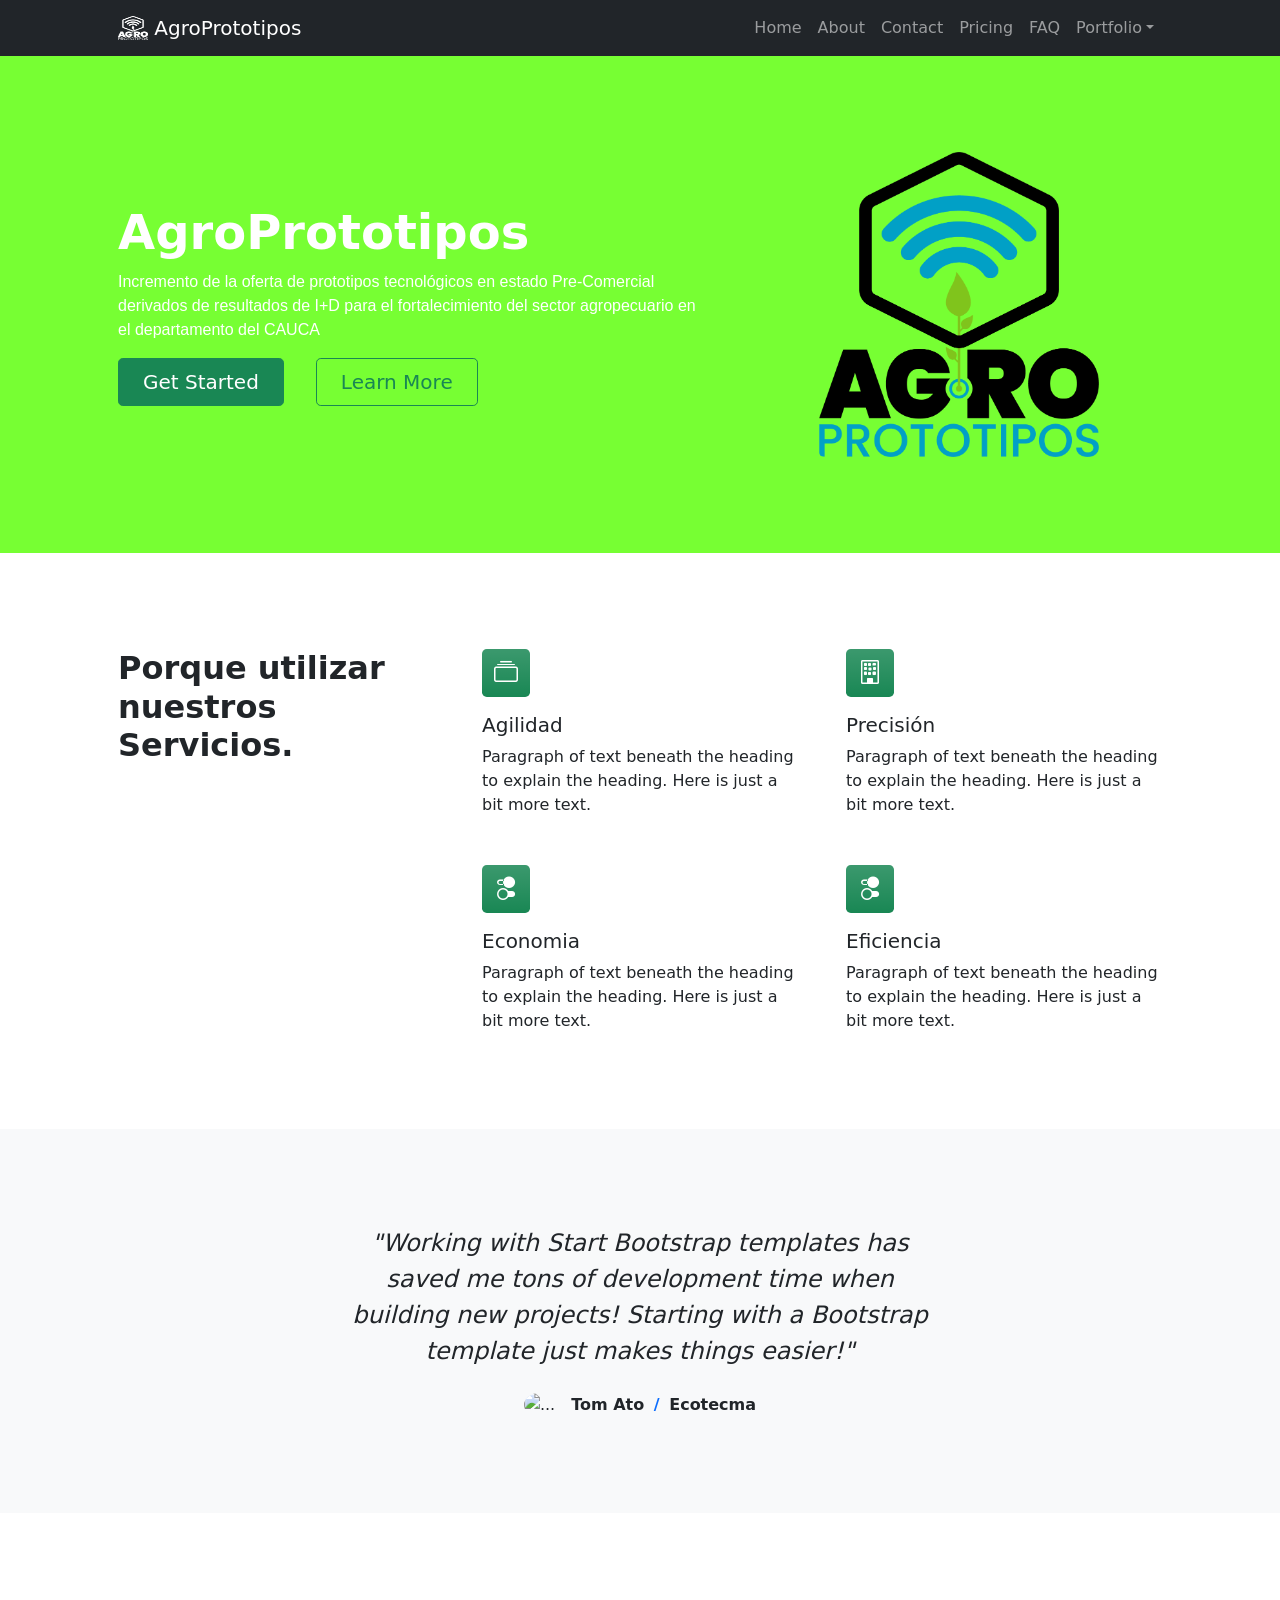
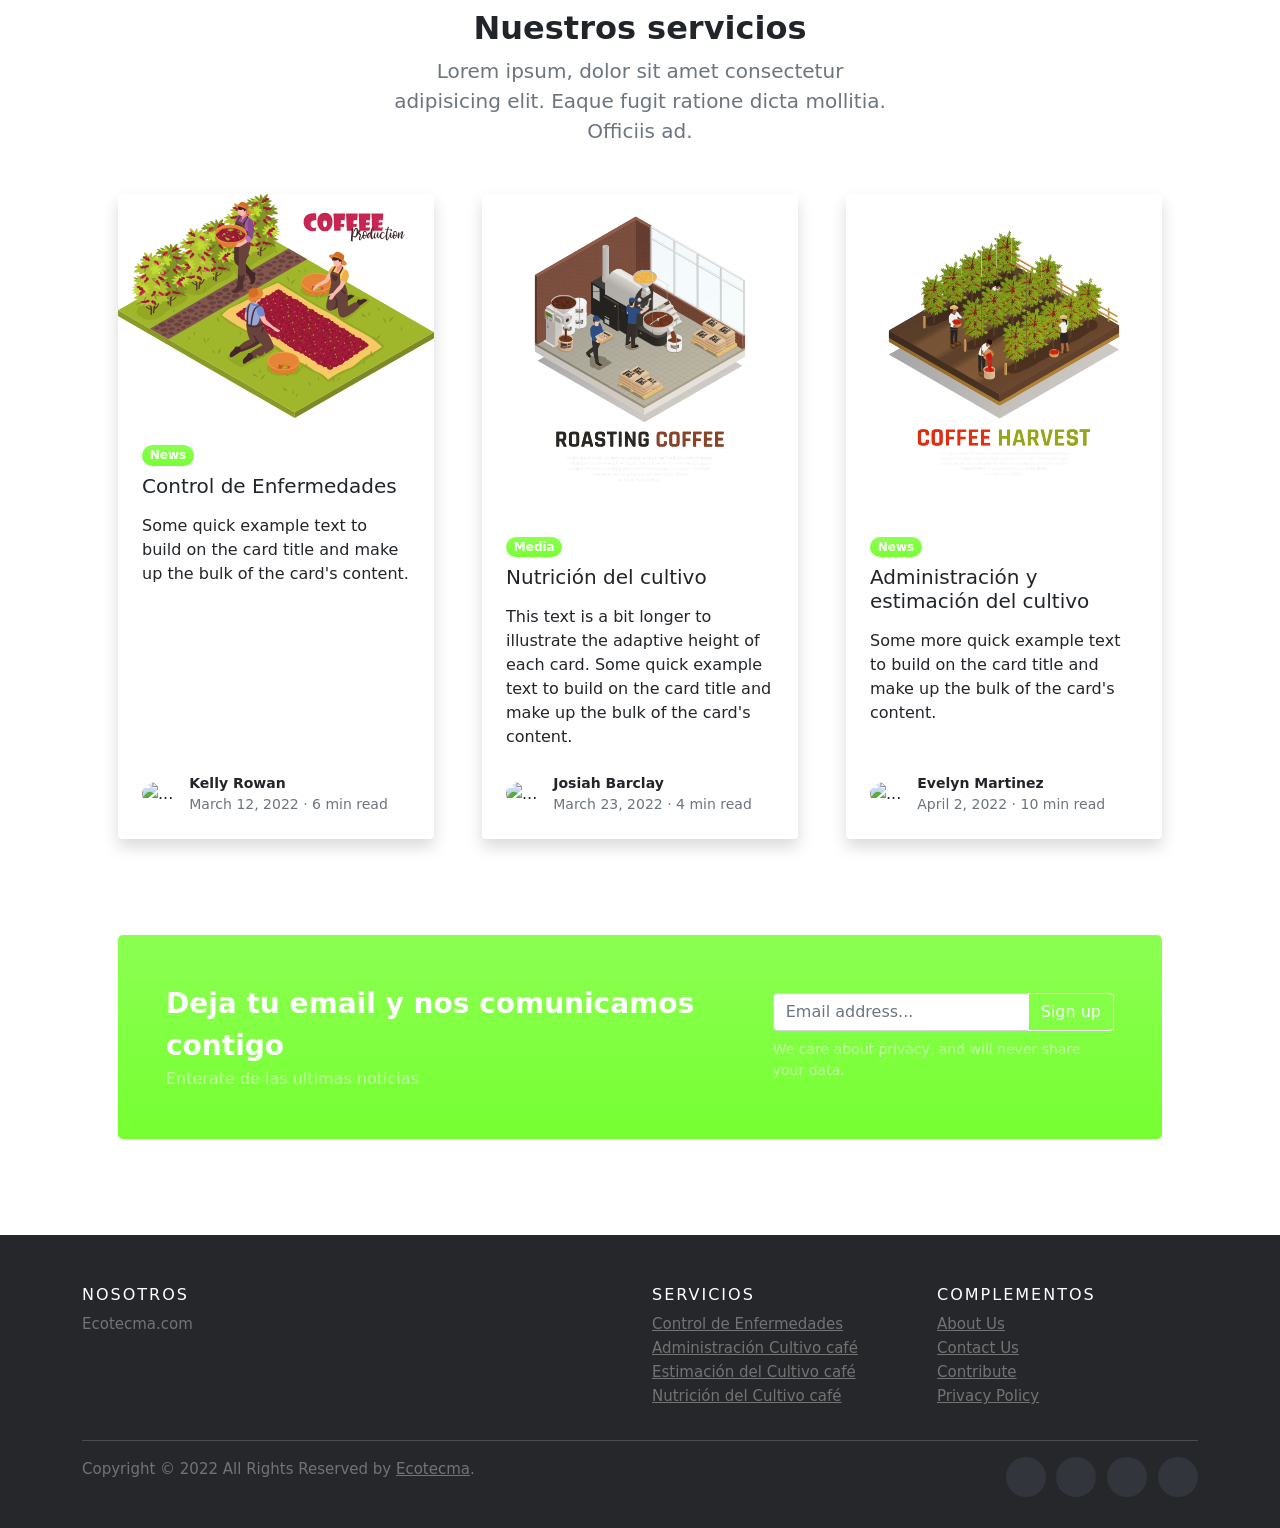
==== Agro-prototipos/index.html @ e386f2b3 "agroprototipos-2" ====
<!DOCTYPE html>
<html lang="en">
    <head>
        <meta charset="utf-8" />
        <meta name="viewport" content="width=device-width, initial-scale=1, shrink-to-fit=no" />
        <meta name="description" content="" />
        <meta name="author" content="" />
        <title>AgroPrototipos</title>
        <!-- Font Awesome icons (free version)-->
        <script src="https://kit.fontawesome.com/dc3e923d25.js" crossorigin="anonymous"></script>
        <!-- Favicon-->
        <link rel="icon" type="image/x-icon" href="assets/favicon.ico" />
        <!-- Bootstrap icons-->
        <link href="https://cdn.jsdelivr.net/npm/bootstrap-icons@1.5.0/font/bootstrap-icons.css" rel="stylesheet" />
        <!-- Core theme CSS (includes Bootstrap)-->
        <link href="css/styles.css" rel="stylesheet" />
    </head>
    <body class="d-flex flex-column h-100">
        <main class="flex-shrink-0">
            <!-- Navigation-->
            <nav class="navbar navbar-expand-lg navbar-dark bg-dark">
                <div class="container px-5">
                    <a class="navbar-brand" href="#">
                        <img src="/Agro-prototipos/assets/img/logo en blanco.png" alt="" width="30" height="24" class="d-inline-block align-text-top">
                        AgroPrototipos
                      </a>
                    <button class="navbar-toggler" type="button" data-bs-toggle="collapse" data-bs-target="#navbarSupportedContent" aria-controls="navbarSupportedContent" aria-expanded="false" aria-label="Toggle navigation"><span class="navbar-toggler-icon"></span></button>
                    <div class="collapse navbar-collapse" id="navbarSupportedContent">
                        <ul class="navbar-nav ms-auto mb-2 mb-lg-0">
                            <li class="nav-item"><a class="nav-link" href="index.html">Home</a></li>
                            <li class="nav-item"><a class="nav-link" href="about.html">About</a></li>
                            <li class="nav-item"><a class="nav-link" href="contact.html">Contact</a></li>
                            <li class="nav-item"><a class="nav-link" href="pricing.html">Pricing</a></li>
                            <li class="nav-item"><a class="nav-link" href="faq.html">FAQ</a></li>
                            <li class="nav-item dropdown">
                                <a class="nav-link dropdown-toggle" id="navbarDropdownPortfolio" href="#" role="button" data-bs-toggle="dropdown" aria-expanded="false">Portfolio</a>
                                <ul class="dropdown-menu dropdown-menu-end" aria-labelledby="navbarDropdownPortfolio">
                                    <li><a class="dropdown-item" href="portfolio-overview.html">Portfolio Overview</a></li>
                                    <li><a class="dropdown-item" href="portfolio-item.html">Portfolio Item</a></li>
                                </ul>
                            </li>
                        </ul>
                    </div>
                </div>
            </nav>
            <!-- Header-->
            <header class="bg-header py-5">
                <div class="container px-5">
                    <div class="row gx-5 align-items-center justify-content-center">
                        <div class="col-lg-8 col-xl-7 col-xxl-6">
                            <div class="my-5 text-center text-xl-start">
                                <h1 class="display-5 fw-bolder text-white mb-2">AgroPrototipos</h1>
                                <p class="parrafo">Incremento de la oferta de prototipos tecnológicos en estado Pre-Comercial derivados de resultados de I+D para el fortalecimiento del sector agropecuario en el departamento del CAUCA                                </p>
                                <div class="d-grid gap-3 d-sm-flex justify-content-sm-center justify-content-xl-start">
                                    <a class="btn btn-success btn-lg px-4 me-sm-3" href="#features">Get Started</a>
                                    <a class="btn btn-outline-success btn-lg px-4" href="#!">Learn More</a>
                                </div>
                            </div>
                        </div>
                        <div class="col-xl-5 col-xxl-6 d-none d-xl-block text-center"><img class="img-fluid rounded-3 my-5" src="/Agro-prototipos/assets/img/logo sin fondo.png" width="280" height="140"alt="..." /></div>
                    </div>
                </div>
            </header>
            <!-- Features section-->
            <section class="py-5" id="features">
                <div class="container px-5 my-5">
                    <div class="row gx-5">
                        <div class="col-lg-4 mb-5 mb-lg-0"><h2 class="fw-bolder mb-0">Porque utilizar nuestros Servicios.</h2></div>
                        <div class="col-lg-8">
                            <div class="row gx-5 row-cols-1 row-cols-md-2">
                                <div class="col mb-5 h-100">
                                    <div class="feature bg-success bg-gradient text-white rounded-3 mb-3"><i class="bi bi-collection"></i></div>
                                    <h2 class="h5">Agilidad</h2>
                                    <p class="mb-0">Paragraph of text beneath the heading to explain the heading. Here is just a bit more text.</p>
                                </div>
                                <div class="col mb-5 h-100">
                                    <div class="feature bg-success bg-gradient text-white rounded-3 mb-3"><i class="bi bi-building"></i></div>
                                    <h2 class="h5">Precisión</h2>
                                    <p class="mb-0">Paragraph of text beneath the heading to explain the heading. Here is just a bit more text.</p>
                                </div>
                                <div class="col mb-5 mb-md-0 h-100">
                                    <div class="feature bg-success bg-gradient text-white rounded-3 mb-3"><i class="bi bi-toggles2"></i></div>
                                    <h2 class="h5">Economia</h2>
                                    <p class="mb-0">Paragraph of text beneath the heading to explain the heading. Here is just a bit more text.</p>
                                </div>
                                <div class="col h-100">
                                    <div class="feature bg-success bg-gradient text-white rounded-3 mb-3"><i class="bi bi-toggles2"></i></div>
                                    <h2 class="h5">Eficiencia</h2>
                                    <p class="mb-0">Paragraph of text beneath the heading to explain the heading. Here is just a bit more text.</p>
                                </div>
                            </div>
                        </div>
                    </div>
                </div>
            </section>
            <!-- Testimonial section-->
            <div class="py-5 bg-light">
                <div class="container px-5 my-5">
                    <div class="row gx-5 justify-content-center">
                        <div class="col-lg-10 col-xl-7">
                            <div class="text-center">
                                <div class="fs-4 mb-4 fst-italic">"Working with Start Bootstrap templates has saved me tons of development time when building new projects! Starting with a Bootstrap template just makes things easier!"</div>
                                <div class="d-flex align-items-center justify-content-center">
                                    <img class="rounded-circle me-3" src="https://dummyimage.com/40x40/ced4da/6c757d" alt="..." />
                                    <div class="fw-bold">
                                        Tom Ato
                                        <span class="fw-bold text-primary mx-1">/</span>
                                        Ecotecma
                                    </div>
                                </div>
                            </div>
                        </div>
                    </div>
                </div>
            </div>
            <!-- Blog preview section-->
            <section class="py-5">
                <div class="container px-5 my-5">
                    <div class="row gx-5 justify-content-center">
                        <div class="col-lg-8 col-xl-6">
                            <div class="text-center">
                                <h2 class="fw-bolder">Nuestros servicios</h2>
                                <p class="lead fw-normal text-muted mb-5">Lorem ipsum, dolor sit amet consectetur adipisicing elit. Eaque fugit ratione dicta mollitia. Officiis ad.</p>
                            </div>
                        </div>
                    </div>
                    <div class="row gx-5">
                        <div class="col-lg-4 mb-5">
                            <div class="card h-100 shadow border-0">
                                <img class="card-img-top" src="/Agro-prototipos/assets/img/02.svg" alt="..." />
                                <div class="card-body p-4">
                                    <div class="badge bg-header bg-gradient rounded-pill mb-2">News</div>
                                    <a class="text-decoration-none link-dark stretched-link" href="#!"><h5 class="card-title mb-3">Control de Enfermedades</h5></a>
                                    <p class="card-text mb-0">Some quick example text to build on the card title and make up the bulk of the card's content.</p>
                                </div>
                                <div class="card-footer p-4 pt-0 bg-transparent border-top-0">
                                    <div class="d-flex align-items-end justify-content-between">
                                        <div class="d-flex align-items-center">
                                            <img class="rounded-circle me-3" src="https://dummyimage.com/40x40/ced4da/6c757d" alt="..." />
                                            <div class="small">
                                                <div class="fw-bold">Kelly Rowan</div>
                                                <div class="text-muted">March 12, 2022 &middot; 6 min read</div>
                                            </div>
                                        </div>
                                    </div>
                                </div>
                            </div>
                        </div>
                        <div class="col-lg-4 mb-5">
                            <div class="card h-100 shadow border-0">
                                <img class="card-img-top" src="assets/img/01.svg" alt="..." />
                                <div class="card-body p-4">
                                    <div class="badge bg-header bg-gradient rounded-pill mb-2">Media</div>
                                    <a class="text-decoration-none link-dark stretched-link" href="#!"><h5 class="card-title mb-3">Nutrición del cultivo
                                    </h5></a>
                                    <p class="card-text mb-0">This text is a bit longer to illustrate the adaptive height of each card. Some quick example text to build on the card title and make up the bulk of the card's content.</p>
                                </div>
                                <div class="card-footer p-4 pt-0 bg-transparent border-top-0">
                                    <div class="d-flex align-items-end justify-content-between">
                                        <div class="d-flex align-items-center">
                                            <img class="rounded-circle me-3" src="https://dummyimage.com/40x40/ced4da/6c757d" alt="..." />
                                            <div class="small">
                                                <div class="fw-bold">Josiah Barclay</div>
                                                <div class="text-muted">March 23, 2022 &middot; 4 min read</div>
                                            </div>
                                        </div>
                                    </div>
                                </div>
                            </div>
                        </div>
                        <div class="col-lg-4 mb-5">
                            <div class="card h-100 shadow border-0">
                                <img class="card-img-top" src="/Agro-prototipos/assets/img/03.svg" alt="..." />
                                <div class="card-body p-4">
                                    <div class="badge bg-header bg-gradient rounded-pill mb-2">News</div>
                                    <a class="text-decoration-none link-dark stretched-link" href="#!"><h5 class="card-title mb-3">Administración y estimación del cultivo</h5></a>
                                    <p class="card-text mb-0">Some more quick example text to build on the card title and make up the bulk of the card's content.</p>
                                </div>
                                <div class="card-footer p-4 pt-0 bg-transparent border-top-0">
                                    <div class="d-flex align-items-end justify-content-between">
                                        <div class="d-flex align-items-center">
                                            <img class="rounded-circle me-3" src="https://dummyimage.com/40x40/ced4da/6c757d" alt="..." />
                                            <div class="small">
                                                <div class="fw-bold">Evelyn Martinez</div>
                                                <div class="text-muted">April 2, 2022 &middot; 10 min read</div>
                                            </div>
                                        </div>
                                    </div>
                                </div>
                            </div>
                        </div>
                    </div>
                    <!-- Call to action-->
                    <aside class="bg-header bg-gradient rounded-3 p-4 p-sm-5 mt-5">
                        <div class="d-flex align-items-center justify-content-between flex-column flex-xl-row text-center text-xl-start">
                            <div class="mb-4 mb-xl-0">
                                <div class="fs-3 fw-bold text-white">Deja tu email y nos comunicamos contigo</div>
                                <div class="text-white-50">Enterate de las ultimas noticias</div>
                            </div>
                            <div class="ms-xl-4">
                                <div class="input-group mb-2">
                                    <input class="form-control" type="text" placeholder="Email address..." aria-label="Email address..." aria-describedby="button-newsletter" />
                                    <button class="btn btn-outline-light" id="button-newsletter" type="button">Sign up</button>
                                </div>
                                <div class="small text-white-50">We care about privacy, and will never share your data.</div>
                            </div>
                        </div>
                    </aside>
                </div>
            </section>
        </main>
        <!-- Footer-->
       <!-- Footer-->
       <footer class="site-footer">
        <div class="container">
          <div class="row">
            <div class="col-sm-12 col-md-6">
              <h6>Nosotros</h6>
              <p class="text-justify">Ecotecma.com <i></i> </p>
            </div>
  
            <div class="col-xs-6 col-md-3">
              <h6>Servicios</h6>
              <ul class="footer-links">
                <li><a href=" ">Control de Enfermedades</a></li>
                <li><a href=" ">Administración Cultivo café</a></li>
                <li><a href=" ">Estimación del Cultivo café</a></li>
                <li><a href=" ">Nutrición del Cultivo café</a></li>
              </ul>
            </div>
  
            <div class="col-xs-6 col-md-3">
              <h6>Complementos</h6>
              <ul class="footer-links">
                <li><a href=" ">About Us</a></li>
                <li><a href=" ">Contact Us</a></li>
                <li><a href=" ">Contribute</a></li>
                <li><a href=" ">Privacy Policy</a></li>
              </ul>
            </div>
          </div>
          <hr>
        </div>
        <div class="container">
          <div class="row">
            <div class="col-md-8 col-sm-6 col-xs-12">
              <p class="copyright-text">Copyright &copy; 2022 All Rights Reserved by 
           <a href="#">Ecotecma</a>.
              </p>
            </div>
  
            <div class="col-md-4 col-sm-6 col-xs-12">
              <ul class="social-icons">
                <li><a class="facebook" href=""><i class="fa-brands fa-facebook"></i></a></li>
                <li><a class="twitter" href="#"><i class="fa fa-twitter"></i></a></li>
                <li><a class="youtube" href="#"><i class="fa-brands fa-youtube"></i></a></li>
                <li><a class="linkedin" href="#"><i class="fa fa-linkedin"></i></a></li>   
              </ul>
            </div>
          </div>
        </div>
  </footer>
        <!-- Bootstrap core JS-->
        <script src="https://cdn.jsdelivr.net/npm/bootstrap@5.1.3/dist/js/bootstrap.bundle.min.js"></script>
        <!-- Core theme JS-->
        <script src="js/scripts.js"></script>
    </body>
</html>
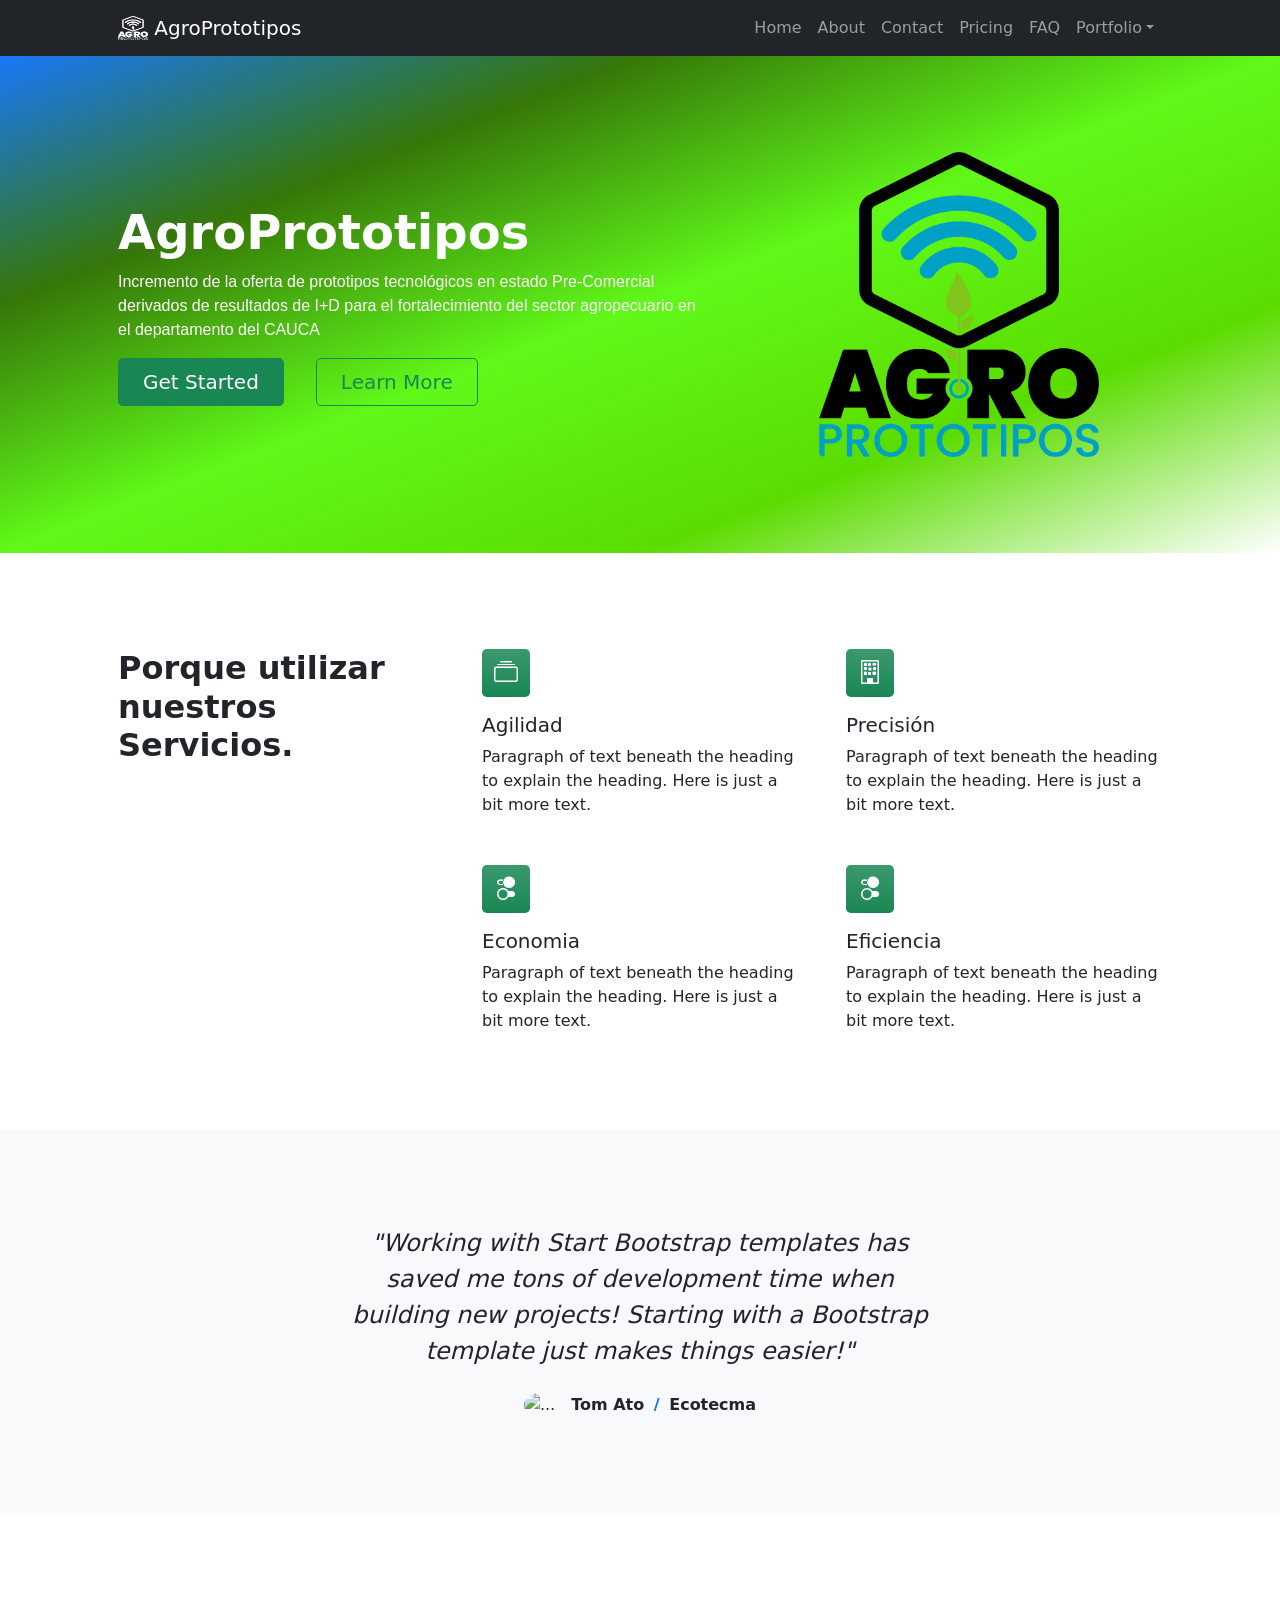
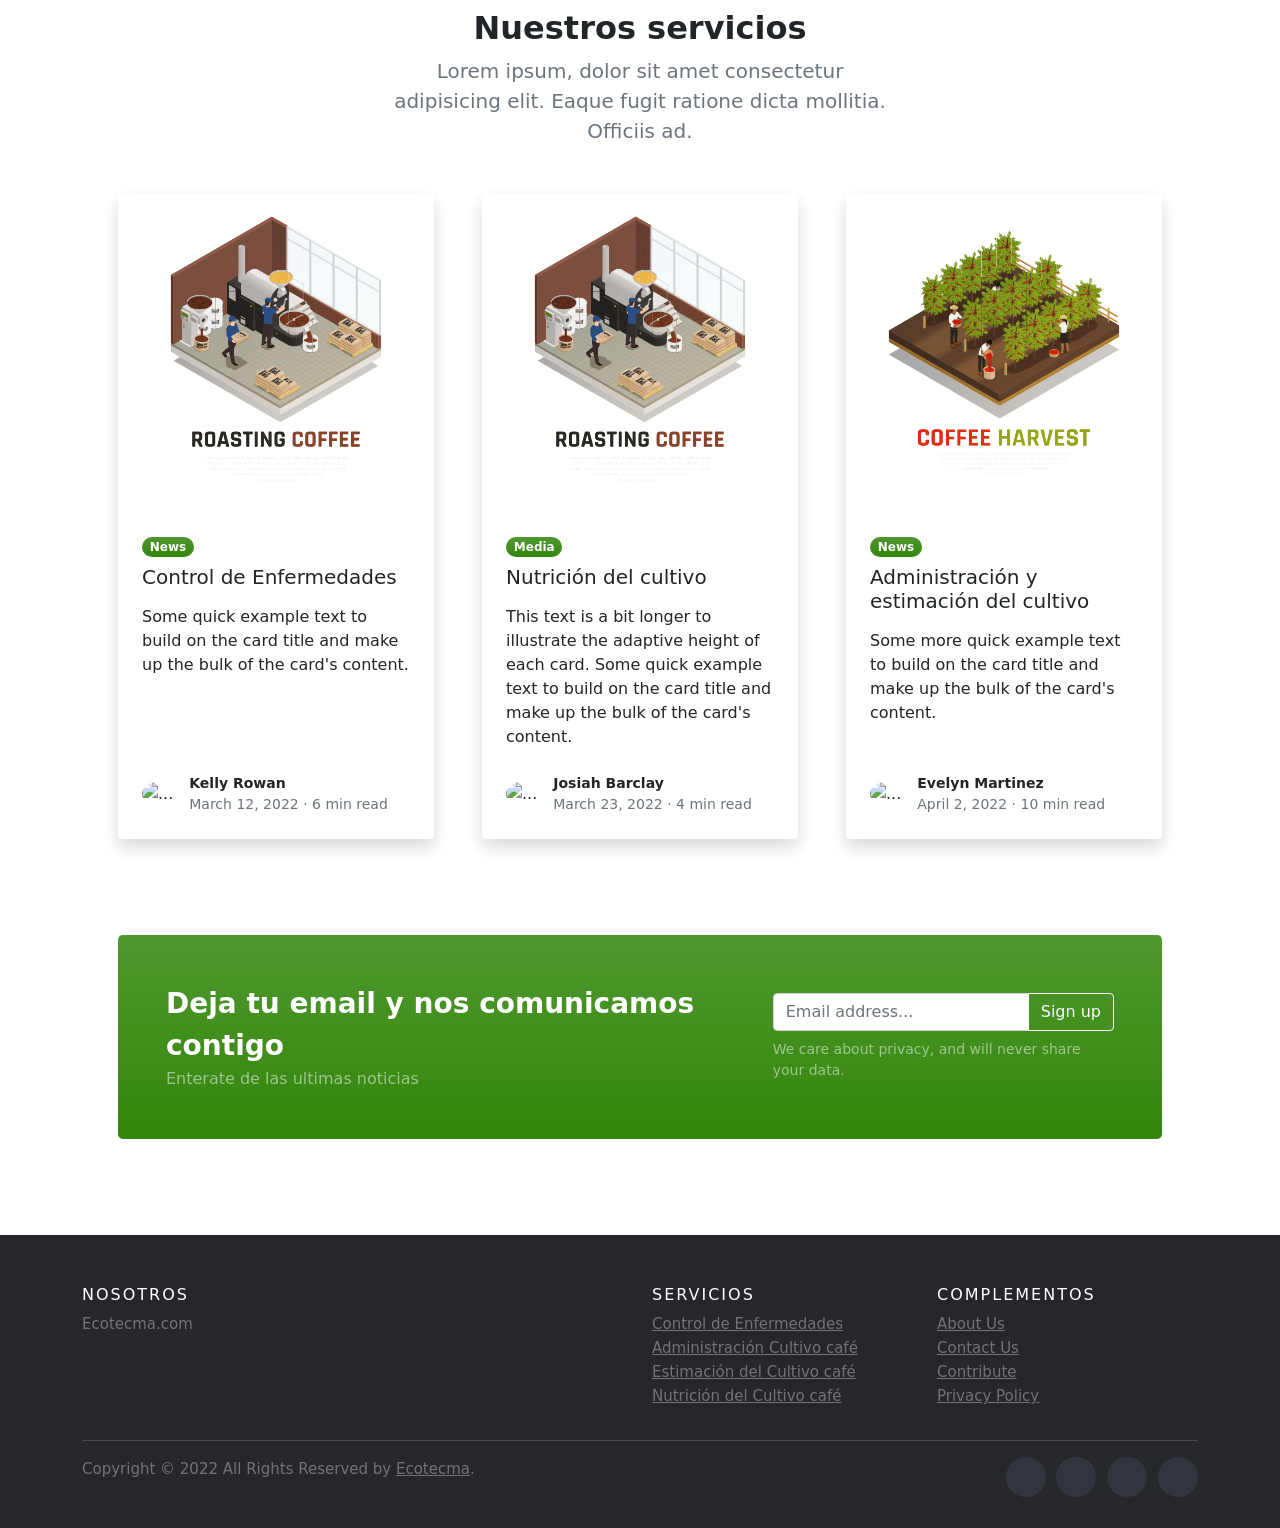
==== commit adec8764: "color-verde2" ====
--- a/Agro-prototipos/index.html
+++ b/Agro-prototipos/index.html
@@ -20,7 +20,7 @@
             <!-- Navigation-->
             <nav class="navbar navbar-expand-lg navbar-dark bg-dark">
                 <div class="container px-5">
-                    <a class="navbar-brand" href="#">
+                    <a class="navbar-brand" href="index.html">
                         <img src="/Agro-prototipos/assets/img/logo en blanco.png" alt="" width="30" height="24" class="d-inline-block align-text-top">
                         AgroPrototipos
                       </a>
@@ -44,7 +44,7 @@
                 </div>
             </nav>
             <!-- Header-->
-            <header class="bg-header py-5">
+            <header class="gradiente py-5">
                 <div class="container px-5">
                     <div class="row gx-5 align-items-center justify-content-center">
                         <div class="col-lg-8 col-xl-7 col-xxl-6">
@@ -127,7 +127,7 @@
                     <div class="row gx-5">
                         <div class="col-lg-4 mb-5">
                             <div class="card h-100 shadow border-0">
-                                <img class="card-img-top" src="/Agro-prototipos/assets/img/02.svg" alt="..." />
+                                <img class="card-img-top" src="/Agro-prototipos/assets/img/01.svg" alt="..." />
                                 <div class="card-body p-4">
                                     <div class="badge bg-header bg-gradient rounded-pill mb-2">News</div>
                                     <a class="text-decoration-none link-dark stretched-link" href="#!"><h5 class="card-title mb-3">Control de Enfermedades</h5></a>
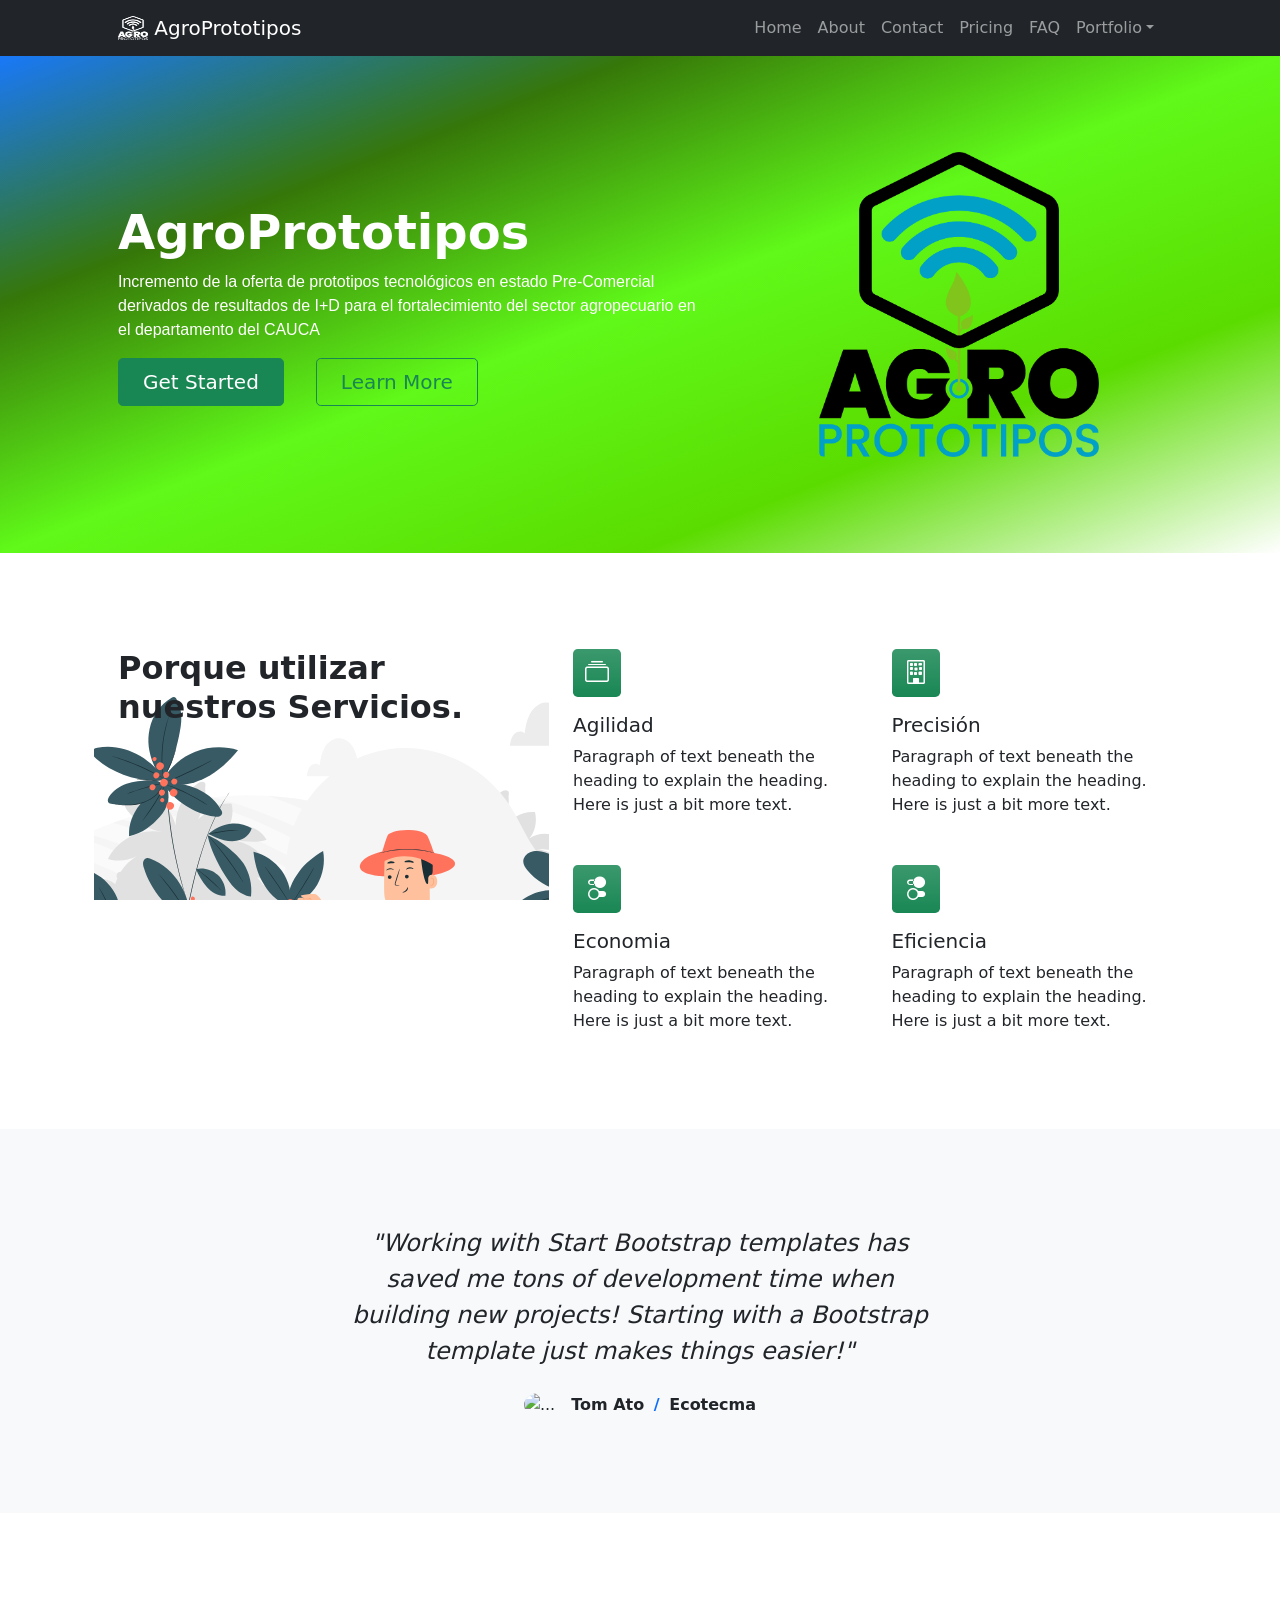
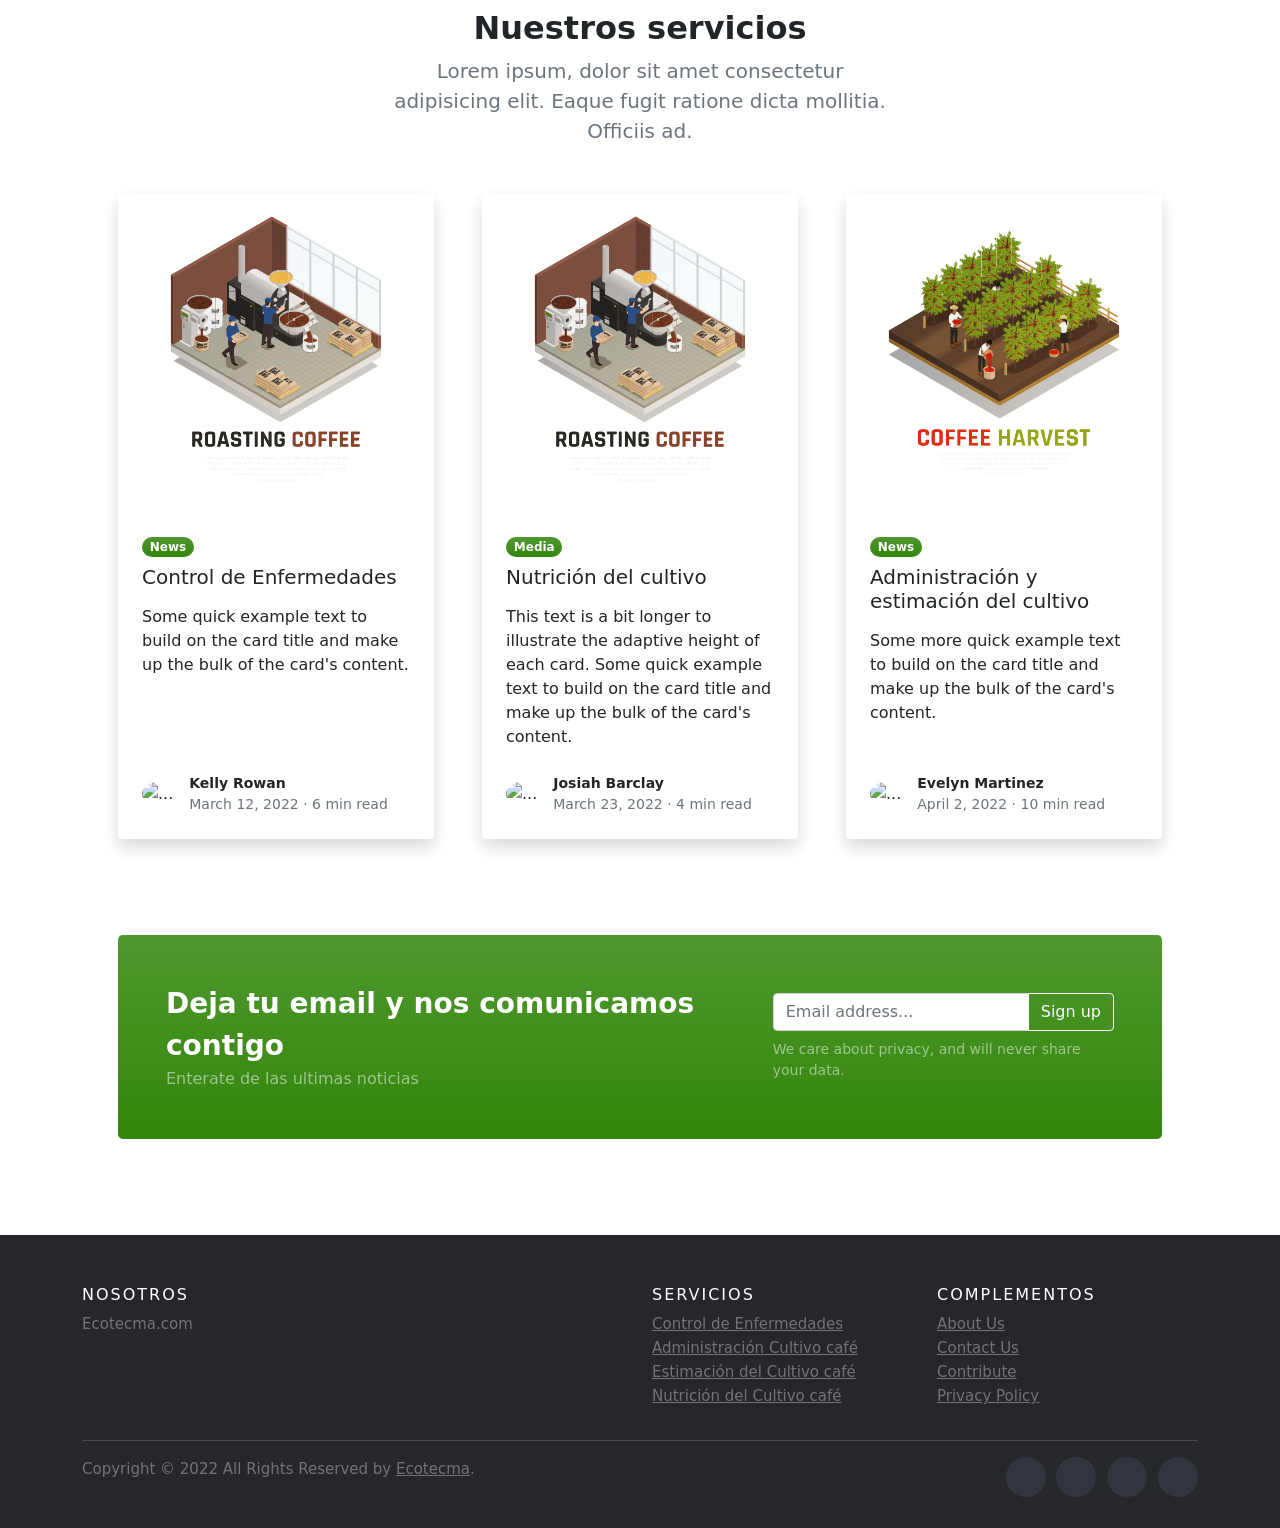
==== commit 18df055b: "fondo-img" ====
--- a/Agro-prototipos/index.html
+++ b/Agro-prototipos/index.html
@@ -65,8 +65,10 @@
             <section class="py-5" id="features">
                 <div class="container px-5 my-5">
                     <div class="row gx-5">
-                        <div class="col-lg-4 mb-5 mb-lg-0"><h2 class="fw-bolder mb-0">Porque utilizar nuestros Servicios.</h2></div>
-                        <div class="col-lg-8">
+                        <div class="col-lg-5 mb-5 mb-lg-0" id ="img-f"><h2 class="fw-bolder mb-0">Porque utilizar nuestros Servicios.</h2>
+                        <div ></div>
+                        </div>
+                        <div class="col-lg-7">
                             <div class="row gx-5 row-cols-1 row-cols-md-2">
                                 <div class="col mb-5 h-100">
                                     <div class="feature bg-success bg-gradient text-white rounded-3 mb-3"><i class="bi bi-collection"></i></div>
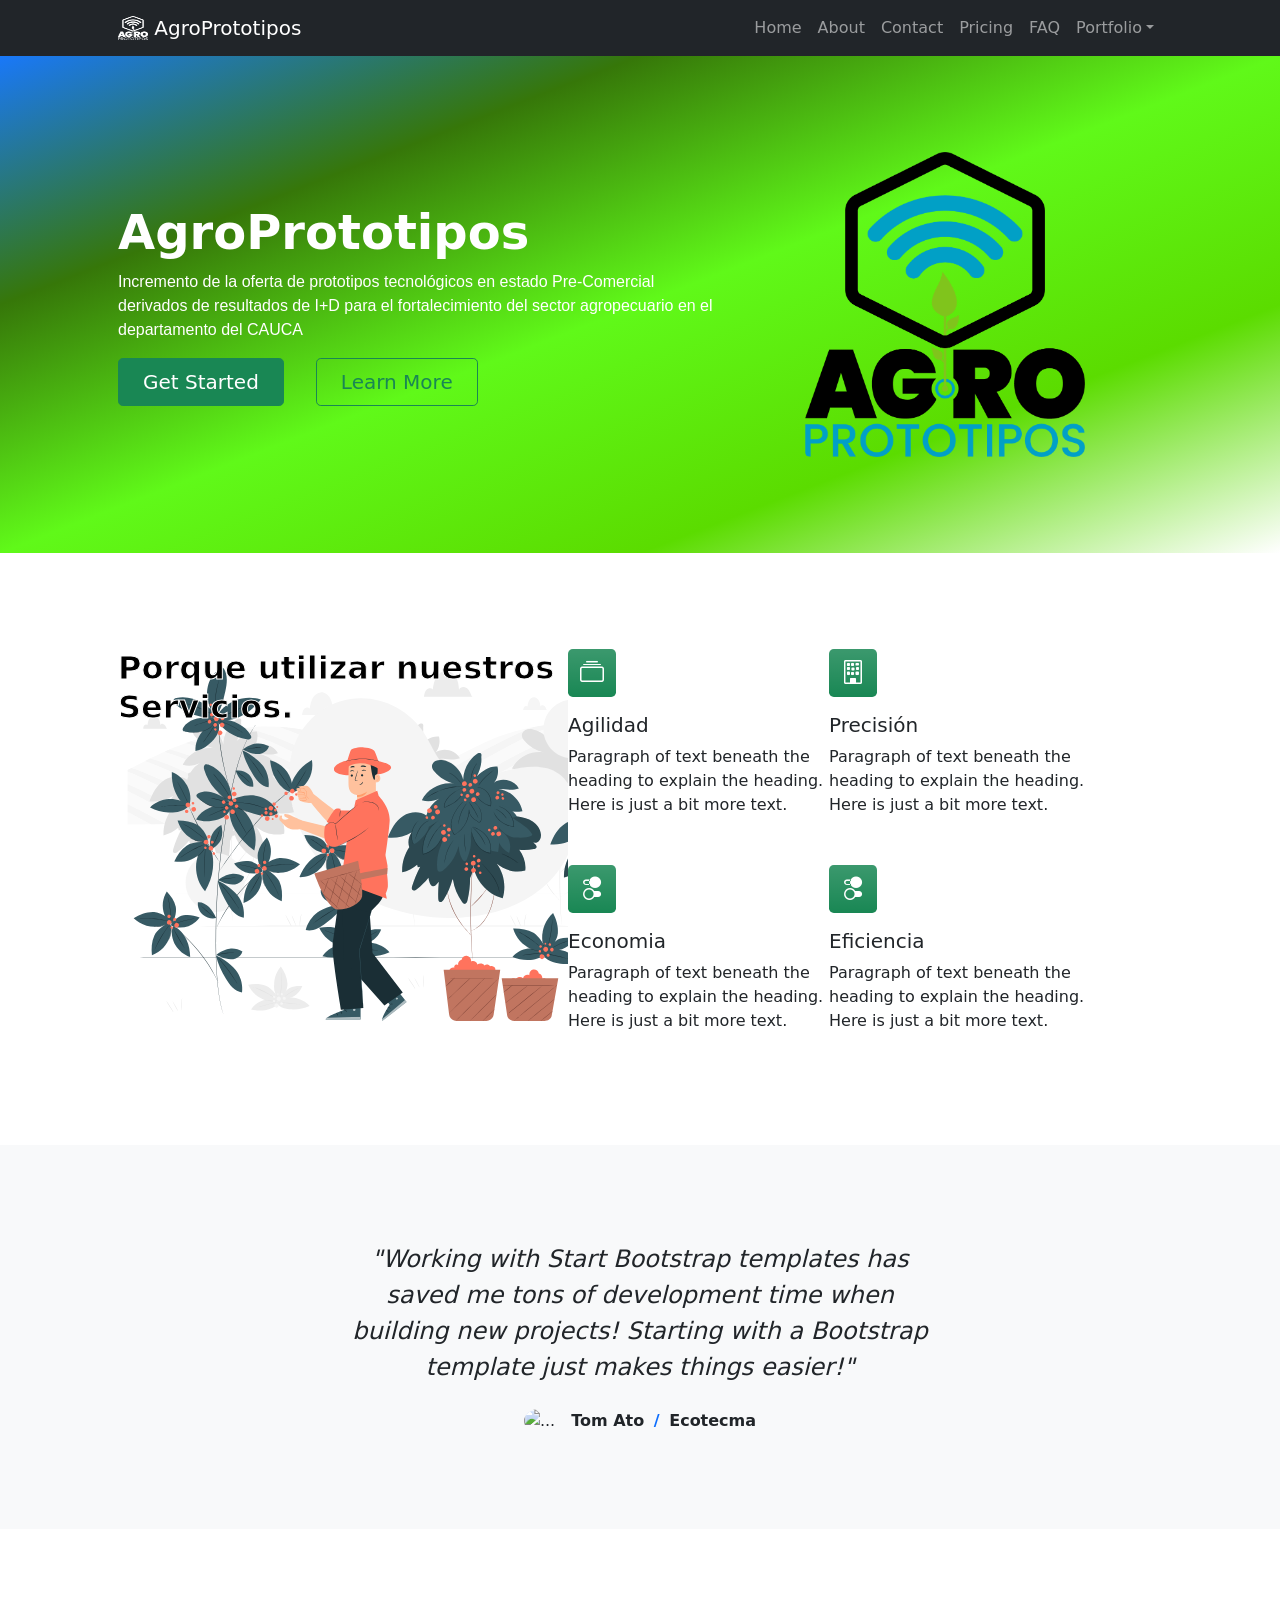
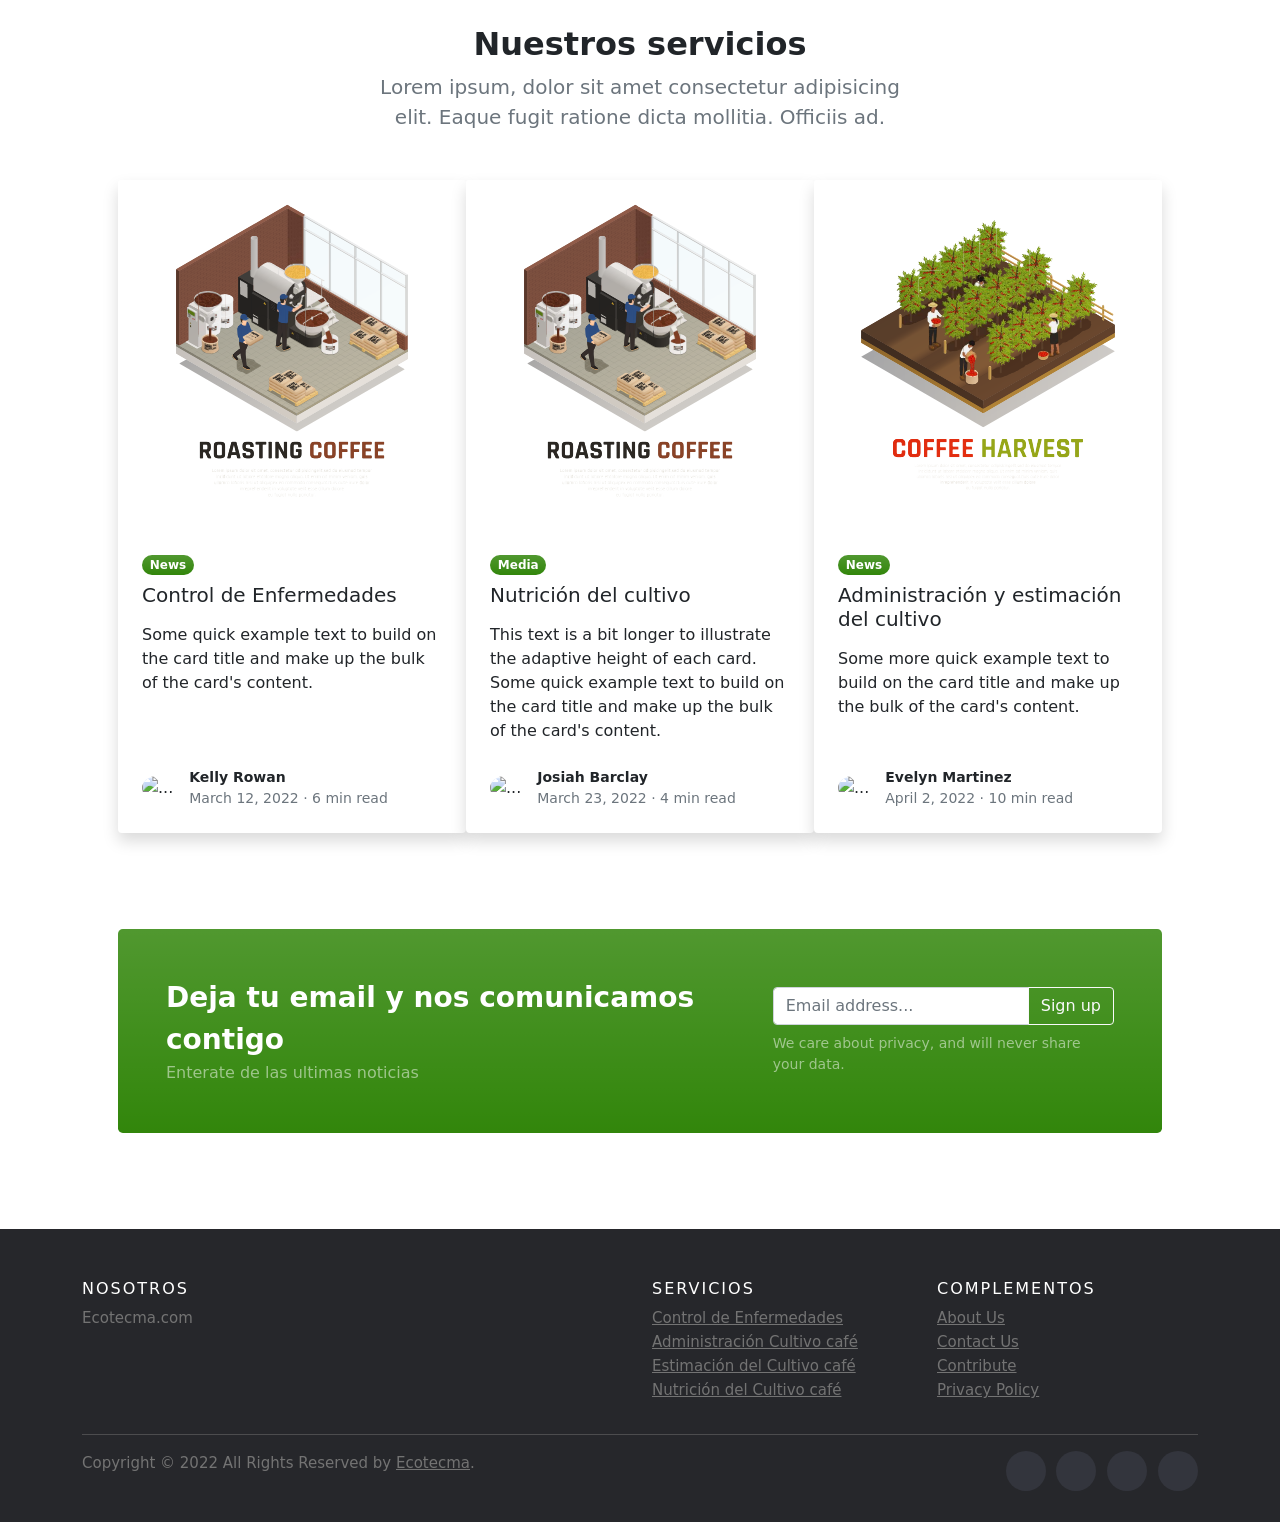
==== commit a5b72a0c: "cambios en diseño" ====
--- a/Agro-prototipos/index.html
+++ b/Agro-prototipos/index.html
@@ -65,11 +65,9 @@
             <section class="py-5" id="features">
                 <div class="container px-5 my-5">
                     <div class="row gx-5">
-                        <div class="col-lg-5 mb-5 mb-lg-0" id ="img-f"><h2 class="fw-bolder mb-0">Porque utilizar nuestros Servicios.</h2>
-                        <div ></div>
-                        </div>
-                        <div class="col-lg-7">
-                            <div class="row gx-5 row-cols-1 row-cols-md-2">
+                        <div class="col-lg-6 mb-5 mb-lg-0 flex-izq" id="img-f"><h2 class="fw-bolder mb-0 texto-b">Porque utilizar nuestros Servicios.</h2></div>
+                        <div class="col-lg-6">
+                            <div class="row gx-5 row-cols-2 row-cols-md-2">
                                 <div class="col mb-5 h-100">
                                     <div class="feature bg-success bg-gradient text-white rounded-3 mb-3"><i class="bi bi-collection"></i></div>
                                     <h2 class="h5">Agilidad</h2>
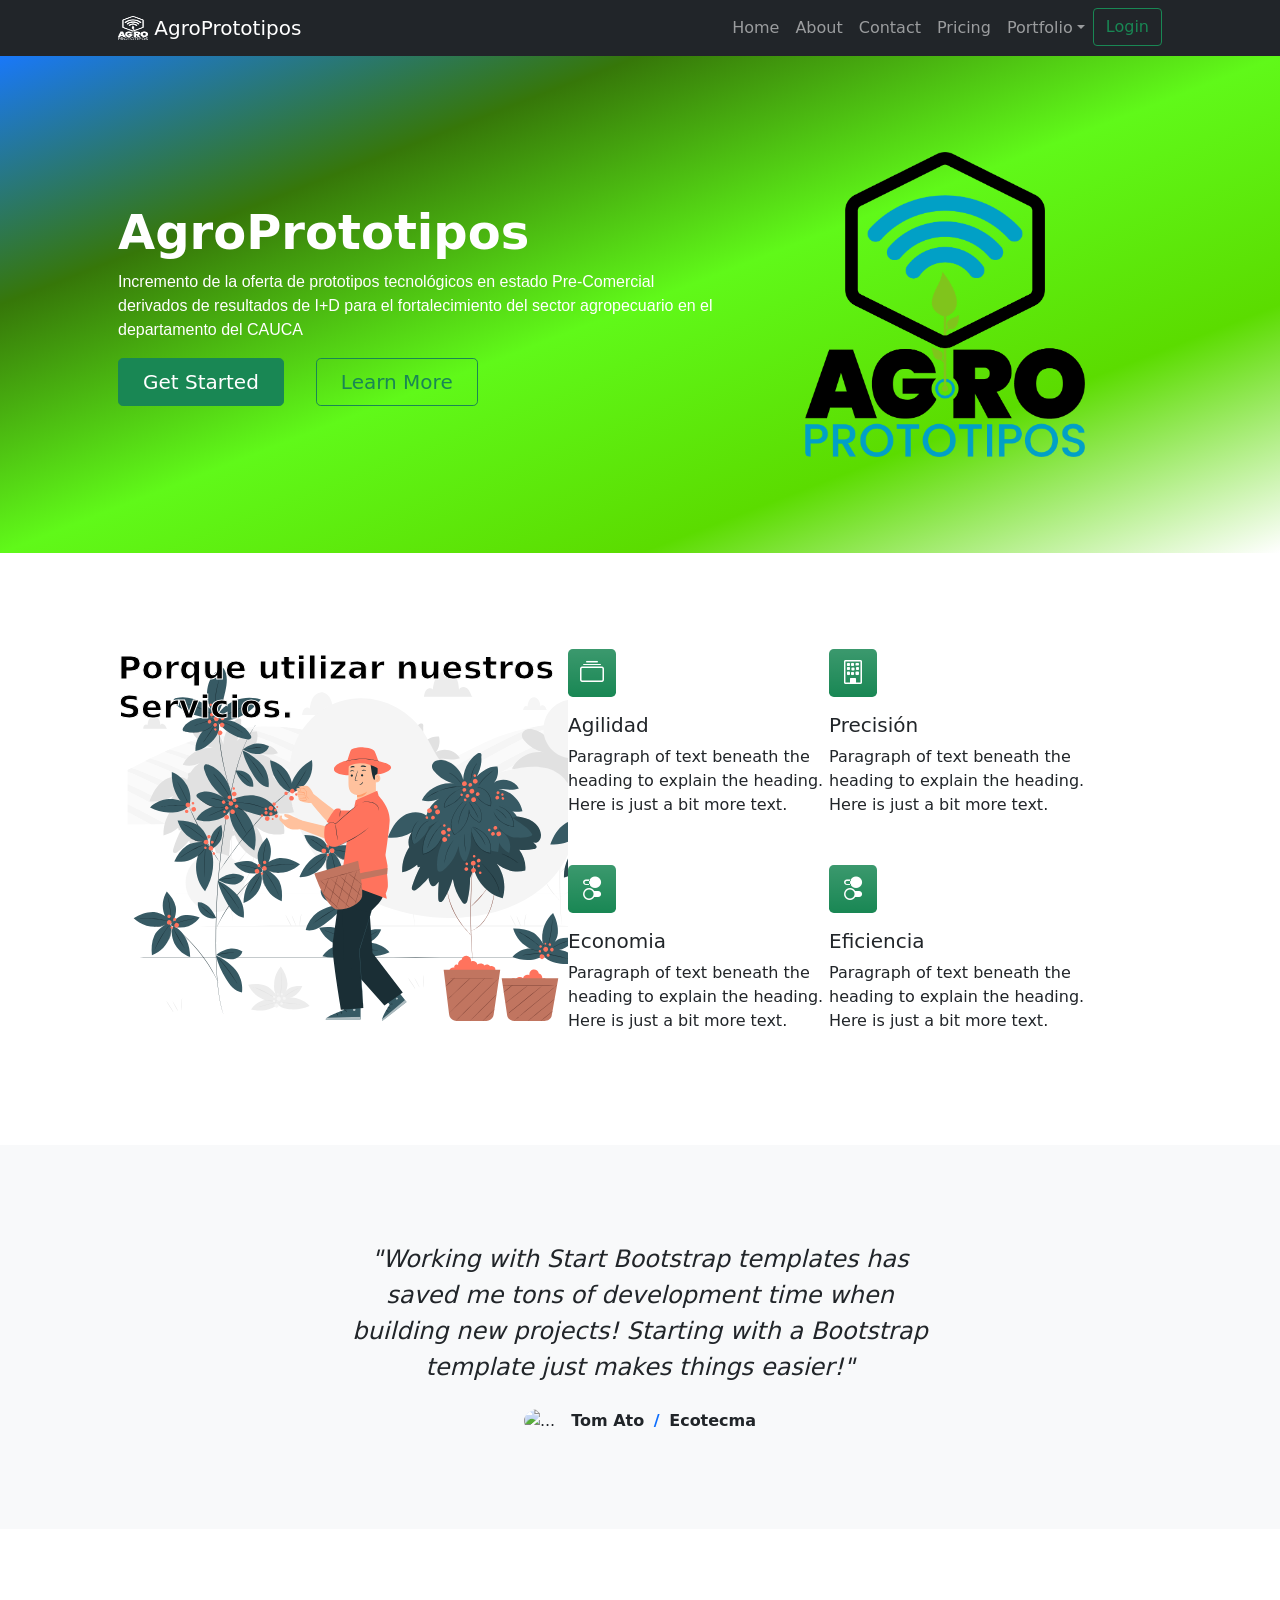
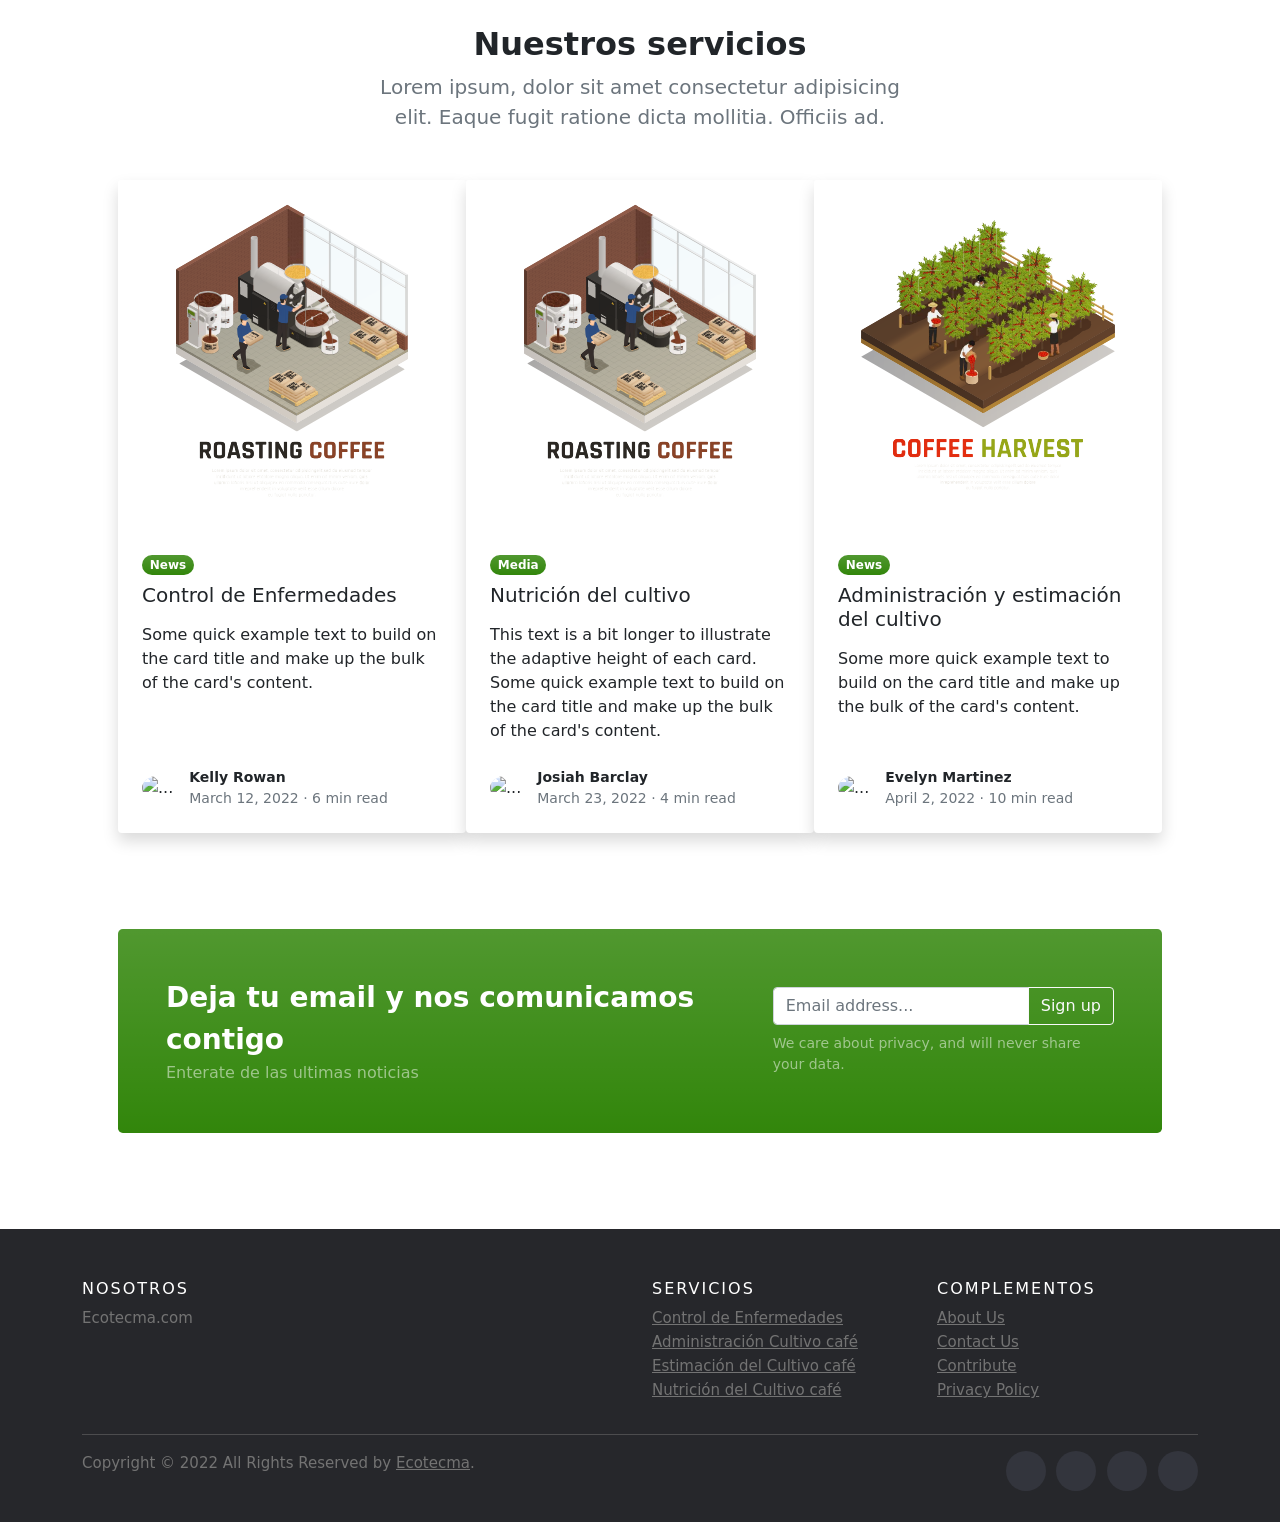
==== commit fb3ed7dc: "cambios y agrego de login" ====
--- a/Agro-prototipos/index.html
+++ b/Agro-prototipos/index.html
@@ -31,13 +31,13 @@
                             <li class="nav-item"><a class="nav-link" href="about.html">About</a></li>
                             <li class="nav-item"><a class="nav-link" href="contact.html">Contact</a></li>
                             <li class="nav-item"><a class="nav-link" href="pricing.html">Pricing</a></li>
-                            <li class="nav-item"><a class="nav-link" href="faq.html">FAQ</a></li>
                             <li class="nav-item dropdown">
                                 <a class="nav-link dropdown-toggle" id="navbarDropdownPortfolio" href="#" role="button" data-bs-toggle="dropdown" aria-expanded="false">Portfolio</a>
                                 <ul class="dropdown-menu dropdown-menu-end" aria-labelledby="navbarDropdownPortfolio">
                                     <li><a class="dropdown-item" href="portfolio-overview.html">Portfolio Overview</a></li>
                                     <li><a class="dropdown-item" href="portfolio-item.html">Portfolio Item</a></li>
                                 </ul>
+                            <li class="nav-item"><a class="btn btn-outline-success" href="login.html">Login</a></li>
                             </li>
                         </ul>
                     </div>
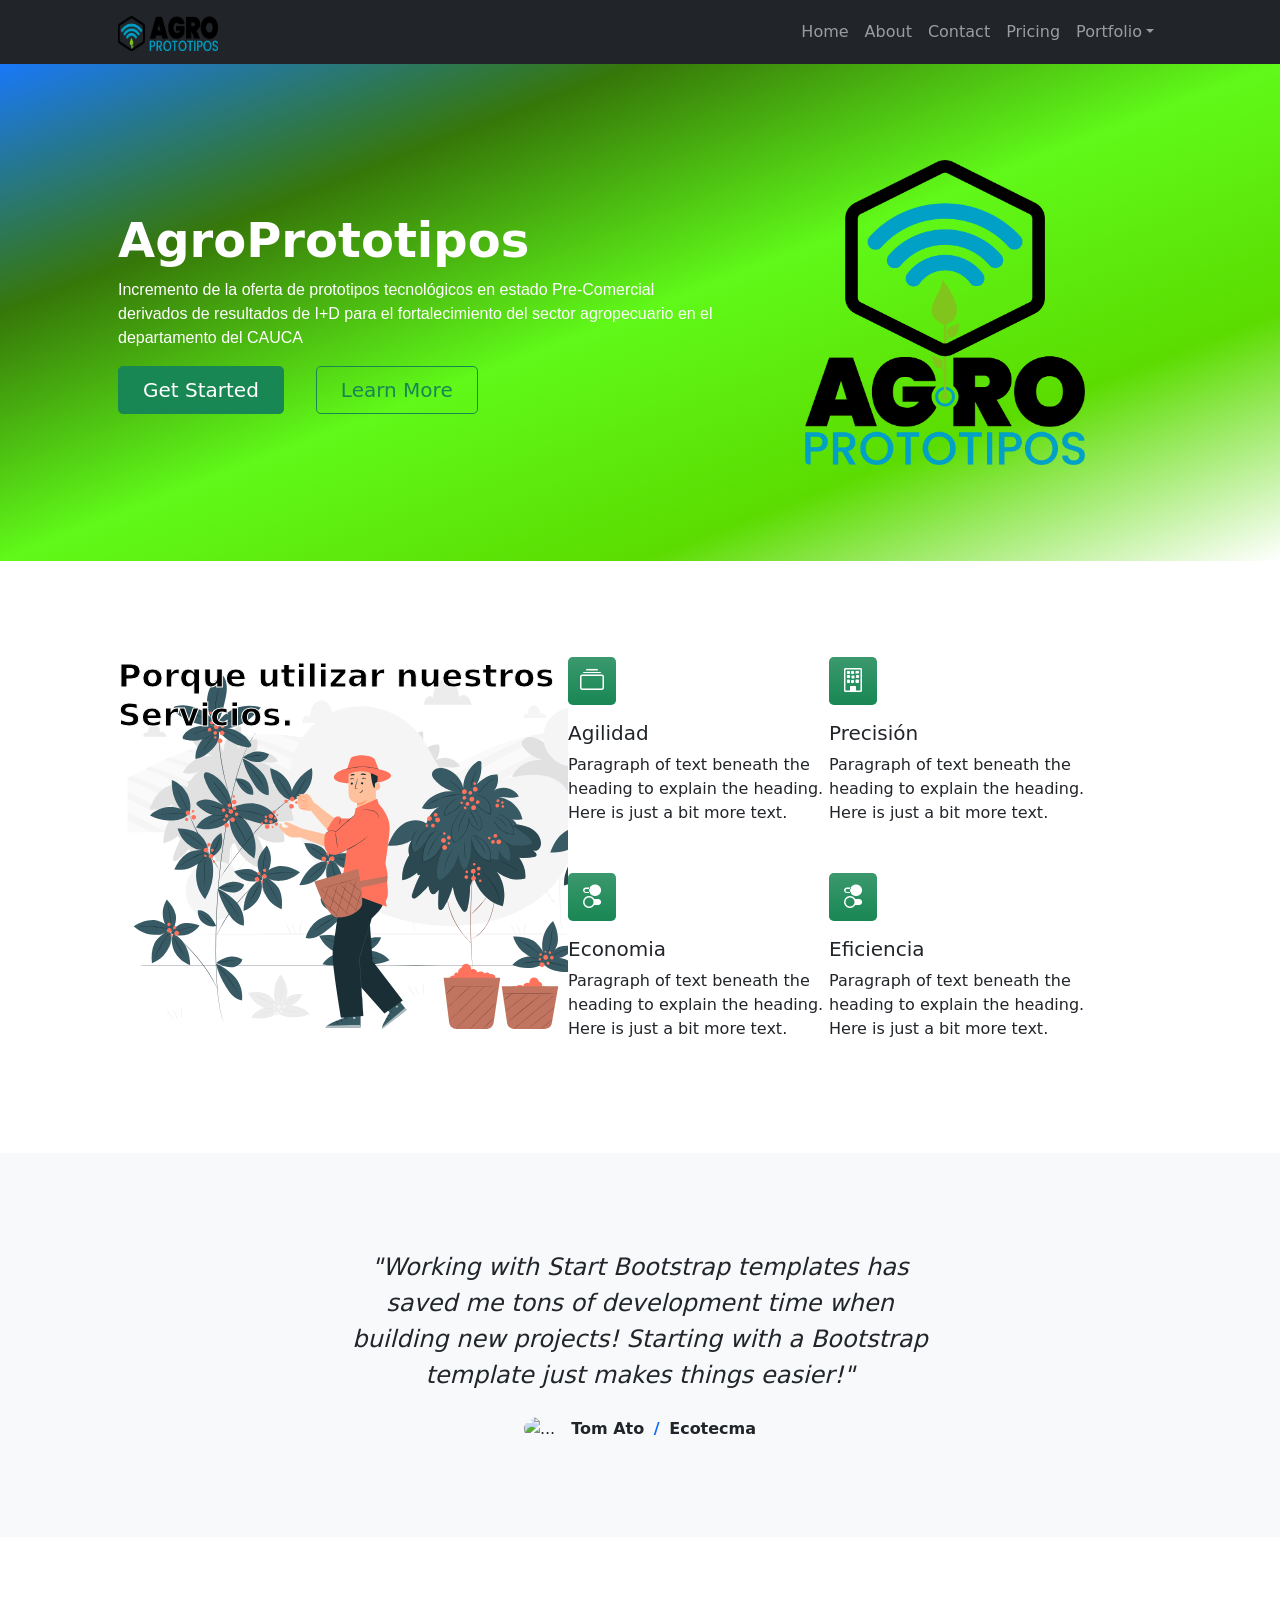
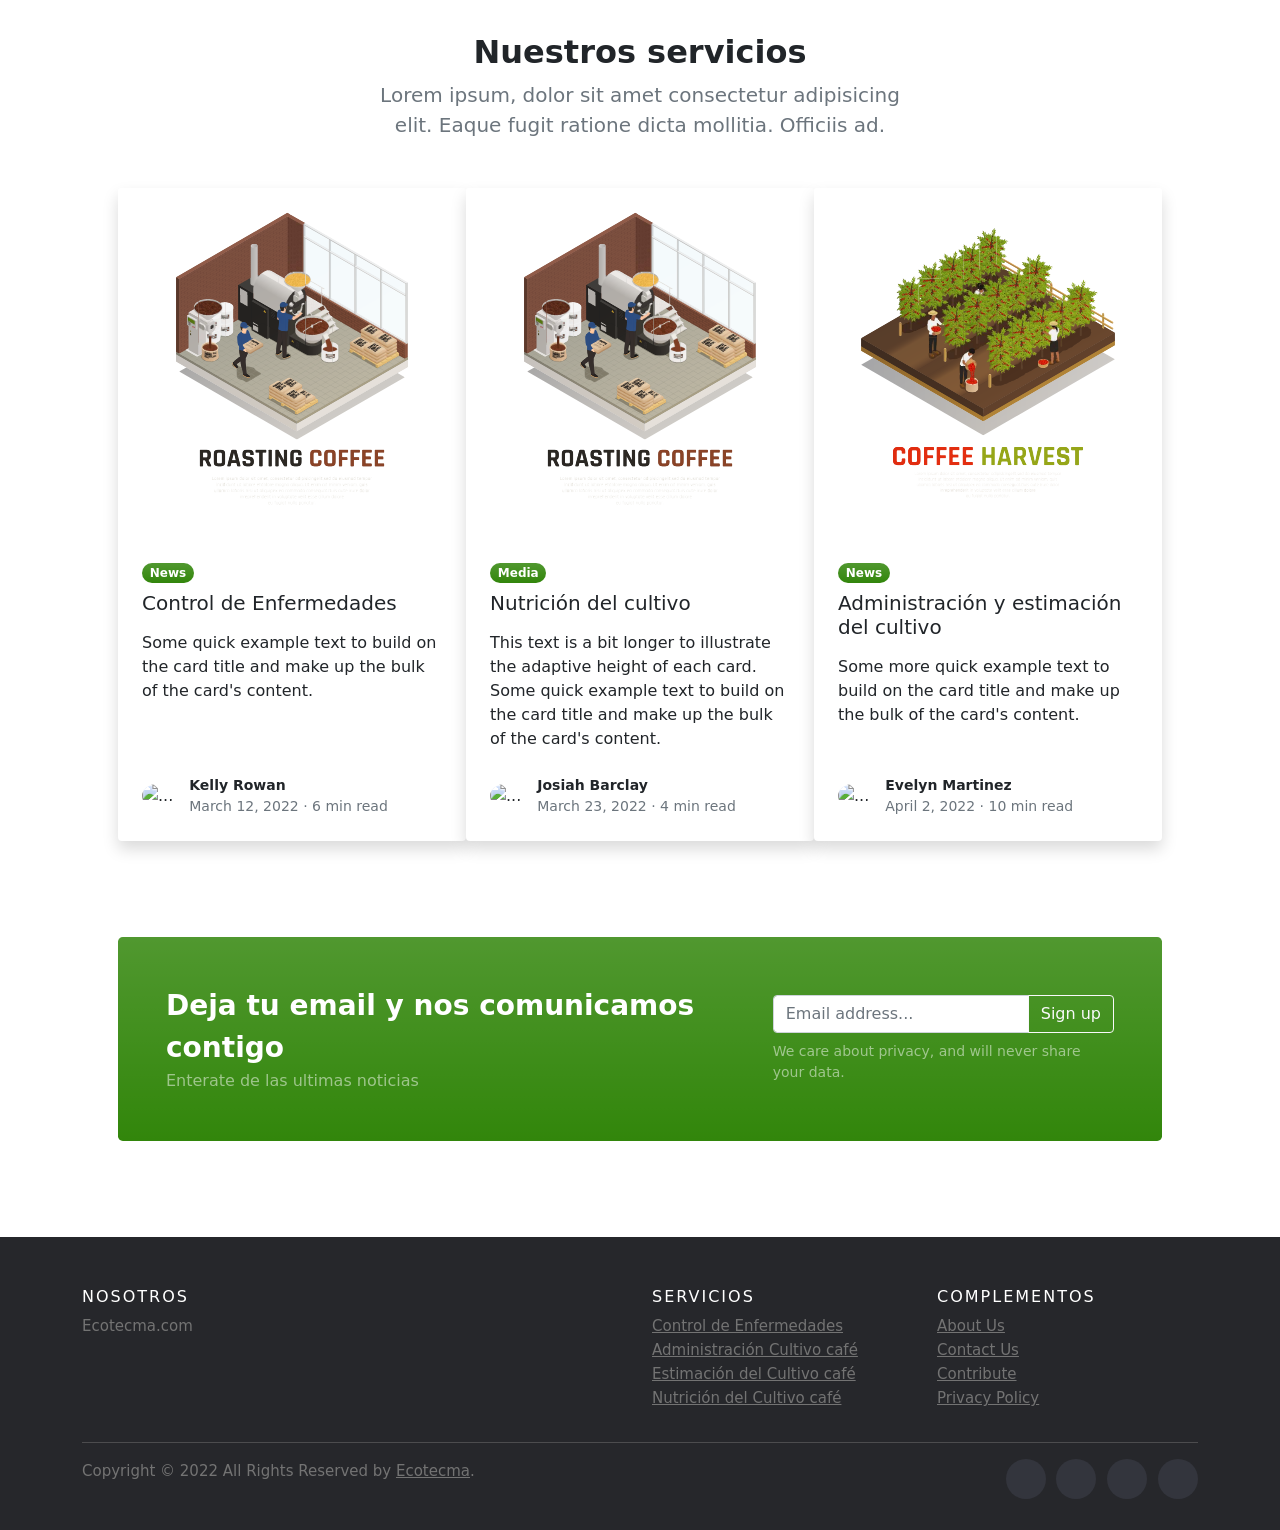
==== commit 6fb4b2e2: "añadiendo logo y eliminando login" ====
--- a/Agro-prototipos/index.html
+++ b/Agro-prototipos/index.html
@@ -21,8 +21,8 @@
             <nav class="navbar navbar-expand-lg navbar-dark bg-dark">
                 <div class="container px-5">
                     <a class="navbar-brand" href="index.html">
-                        <img src="/Agro-prototipos/assets/img/logo en blanco.png" alt="" width="30" height="24" class="d-inline-block align-text-top">
-                        AgroPrototipos
+                        <img src="/Agro-prototipos/assets/img/agro-pro.png" alt="" width="100" height="35" class="d-inline-block align-text-top">
+                        
                       </a>
                     <button class="navbar-toggler" type="button" data-bs-toggle="collapse" data-bs-target="#navbarSupportedContent" aria-controls="navbarSupportedContent" aria-expanded="false" aria-label="Toggle navigation"><span class="navbar-toggler-icon"></span></button>
                     <div class="collapse navbar-collapse" id="navbarSupportedContent">
@@ -37,7 +37,6 @@
                                     <li><a class="dropdown-item" href="portfolio-overview.html">Portfolio Overview</a></li>
                                     <li><a class="dropdown-item" href="portfolio-item.html">Portfolio Item</a></li>
                                 </ul>
-                            <li class="nav-item"><a class="btn btn-outline-success" href="login.html">Login</a></li>
                             </li>
                         </ul>
                     </div>
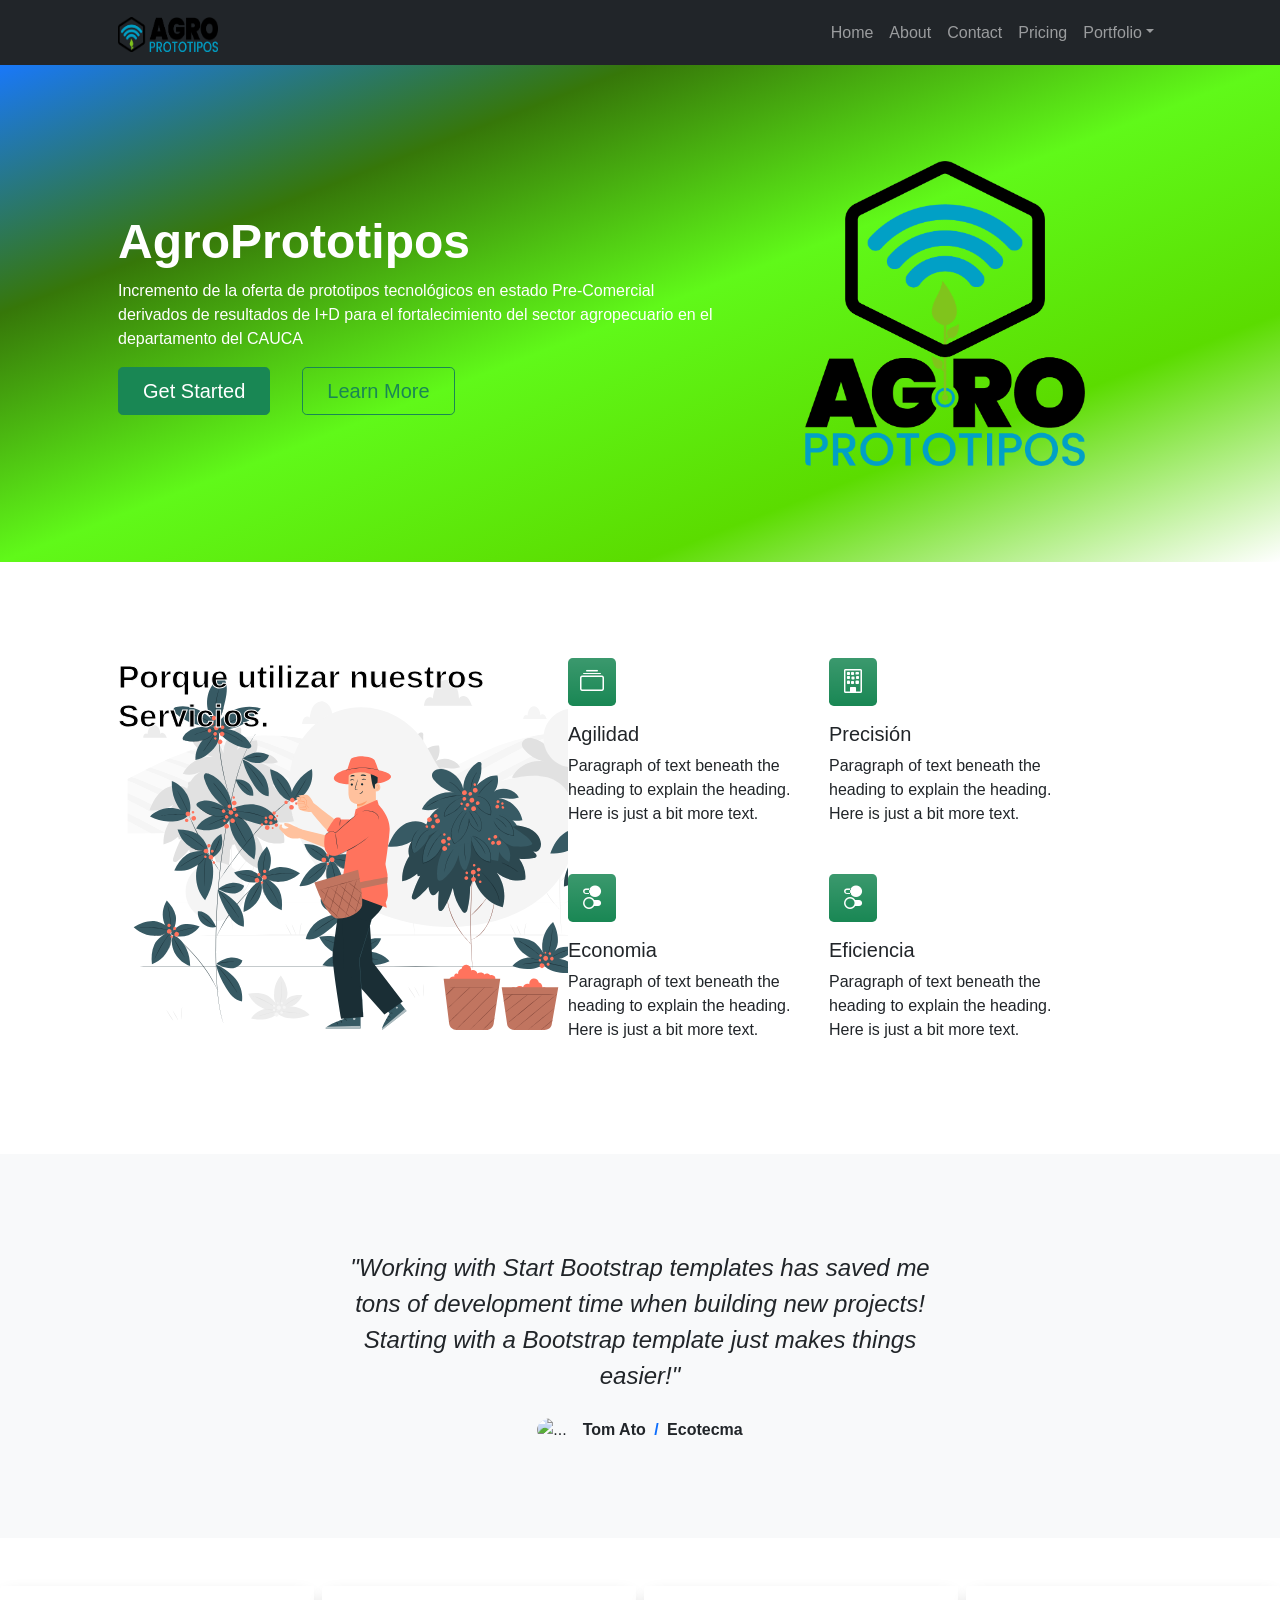
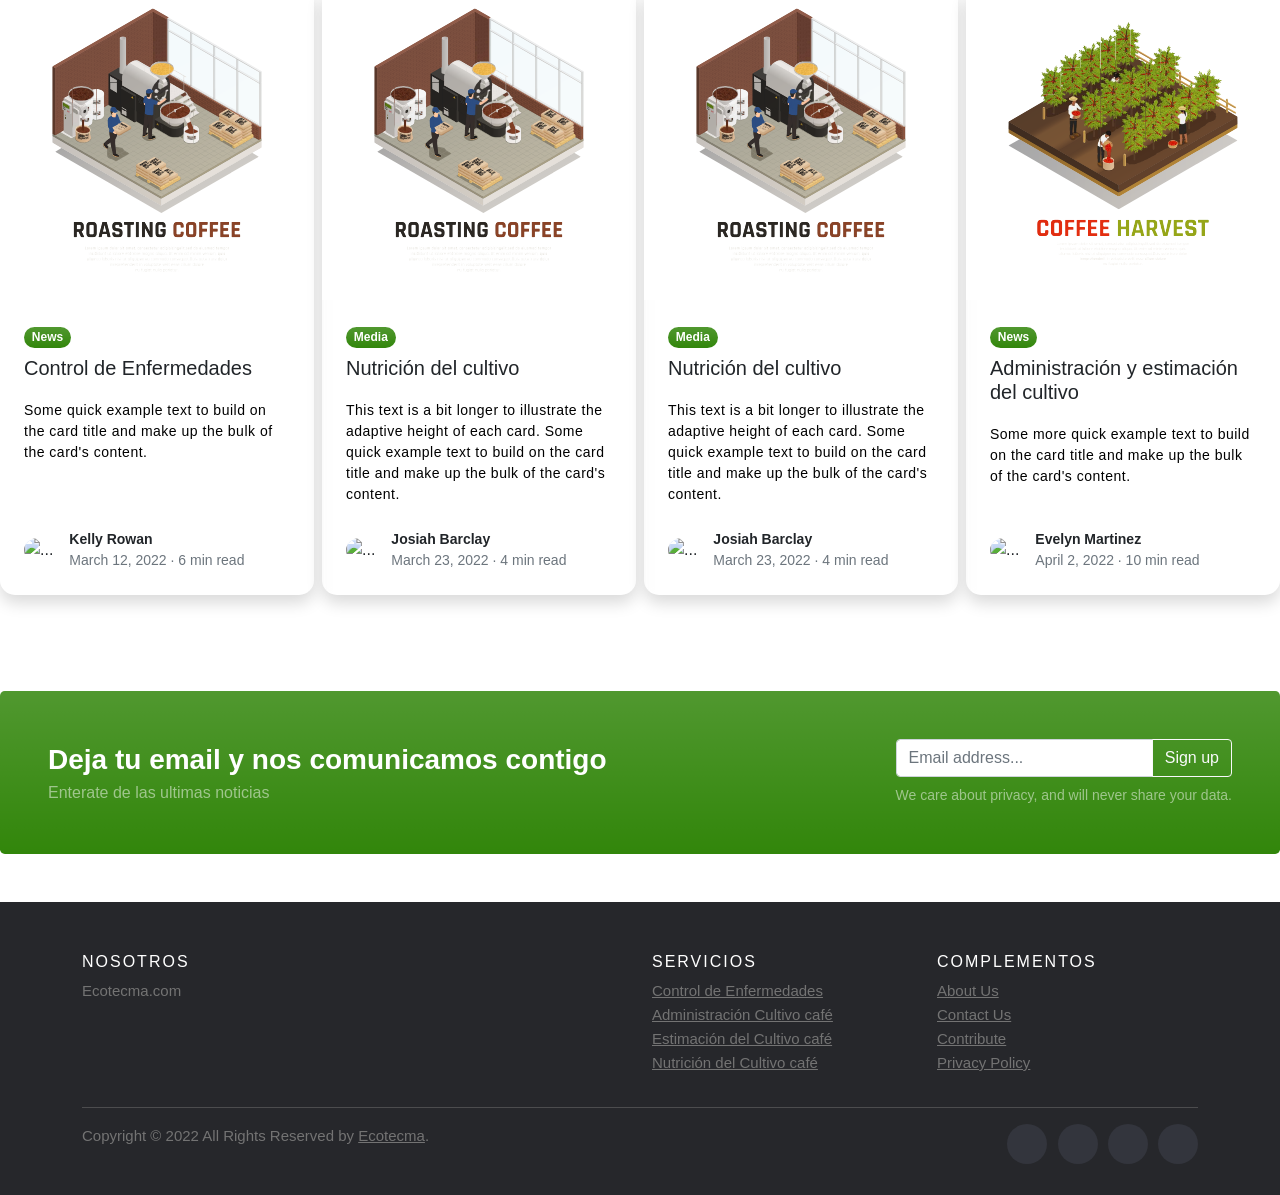
==== commit fbb51501: "añadiendo hover a cards" ====
--- a/Agro-prototipos/index.html
+++ b/Agro-prototipos/index.html
@@ -114,17 +114,9 @@
             </div>
             <!-- Blog preview section-->
             <section class="py-5">
-                <div class="container px-5 my-5">
-                    <div class="row gx-5 justify-content-center">
-                        <div class="col-lg-8 col-xl-6">
-                            <div class="text-center">
-                                <h2 class="fw-bolder">Nuestros servicios</h2>
-                                <p class="lead fw-normal text-muted mb-5">Lorem ipsum, dolor sit amet consectetur adipisicing elit. Eaque fugit ratione dicta mollitia. Officiis ad.</p>
-                            </div>
-                        </div>
-                    </div>
-                    <div class="row gx-5">
-                        <div class="col-lg-4 mb-5">
+               
+                    <div class="row gx-2">
+                        <div class="col-lg-3 mb-5">
                             <div class="card h-100 shadow border-0">
                                 <img class="card-img-top" src="/Agro-prototipos/assets/img/01.svg" alt="..." />
                                 <div class="card-body p-4">
@@ -145,7 +137,7 @@
                                 </div>
                             </div>
                         </div>
-                        <div class="col-lg-4 mb-5">
+                        <div class="col-lg-3 mb-5">
                             <div class="card h-100 shadow border-0">
                                 <img class="card-img-top" src="assets/img/01.svg" alt="..." />
                                 <div class="card-body p-4">
@@ -167,7 +159,29 @@
                                 </div>
                             </div>
                         </div>
-                        <div class="col-lg-4 mb-5">
+                        <div class="col-lg-3 mb-5">
+                            <div class="card h-100 shadow border-0">
+                                <img class="card-img-top" src="assets/img/01.svg" alt="..." />
+                                <div class="card-body p-4">
+                                    <div class="badge bg-header bg-gradient rounded-pill mb-2">Media</div>
+                                    <a class="text-decoration-none link-dark stretched-link" href="#!"><h5 class="card-title mb-3">Nutrición del cultivo
+                                    </h5></a>
+                                    <p class="card-text mb-0">This text is a bit longer to illustrate the adaptive height of each card. Some quick example text to build on the card title and make up the bulk of the card's content.</p>
+                                </div>
+                                <div class="card-footer p-4 pt-0 bg-transparent border-top-0">
+                                    <div class="d-flex align-items-end justify-content-between">
+                                        <div class="d-flex align-items-center">
+                                            <img class="rounded-circle me-3" src="https://dummyimage.com/40x40/ced4da/6c757d" alt="..." />
+                                            <div class="small">
+                                                <div class="fw-bold">Josiah Barclay</div>
+                                                <div class="text-muted">March 23, 2022 &middot; 4 min read</div>
+                                            </div>
+                                        </div>
+                                    </div>
+                                </div>
+                            </div>
+                        </div>
+                        <div class="col-lg-3 mb-5">
                             <div class="card h-100 shadow border-0">
                                 <img class="card-img-top" src="/Agro-prototipos/assets/img/03.svg" alt="..." />
                                 <div class="card-body p-4">
